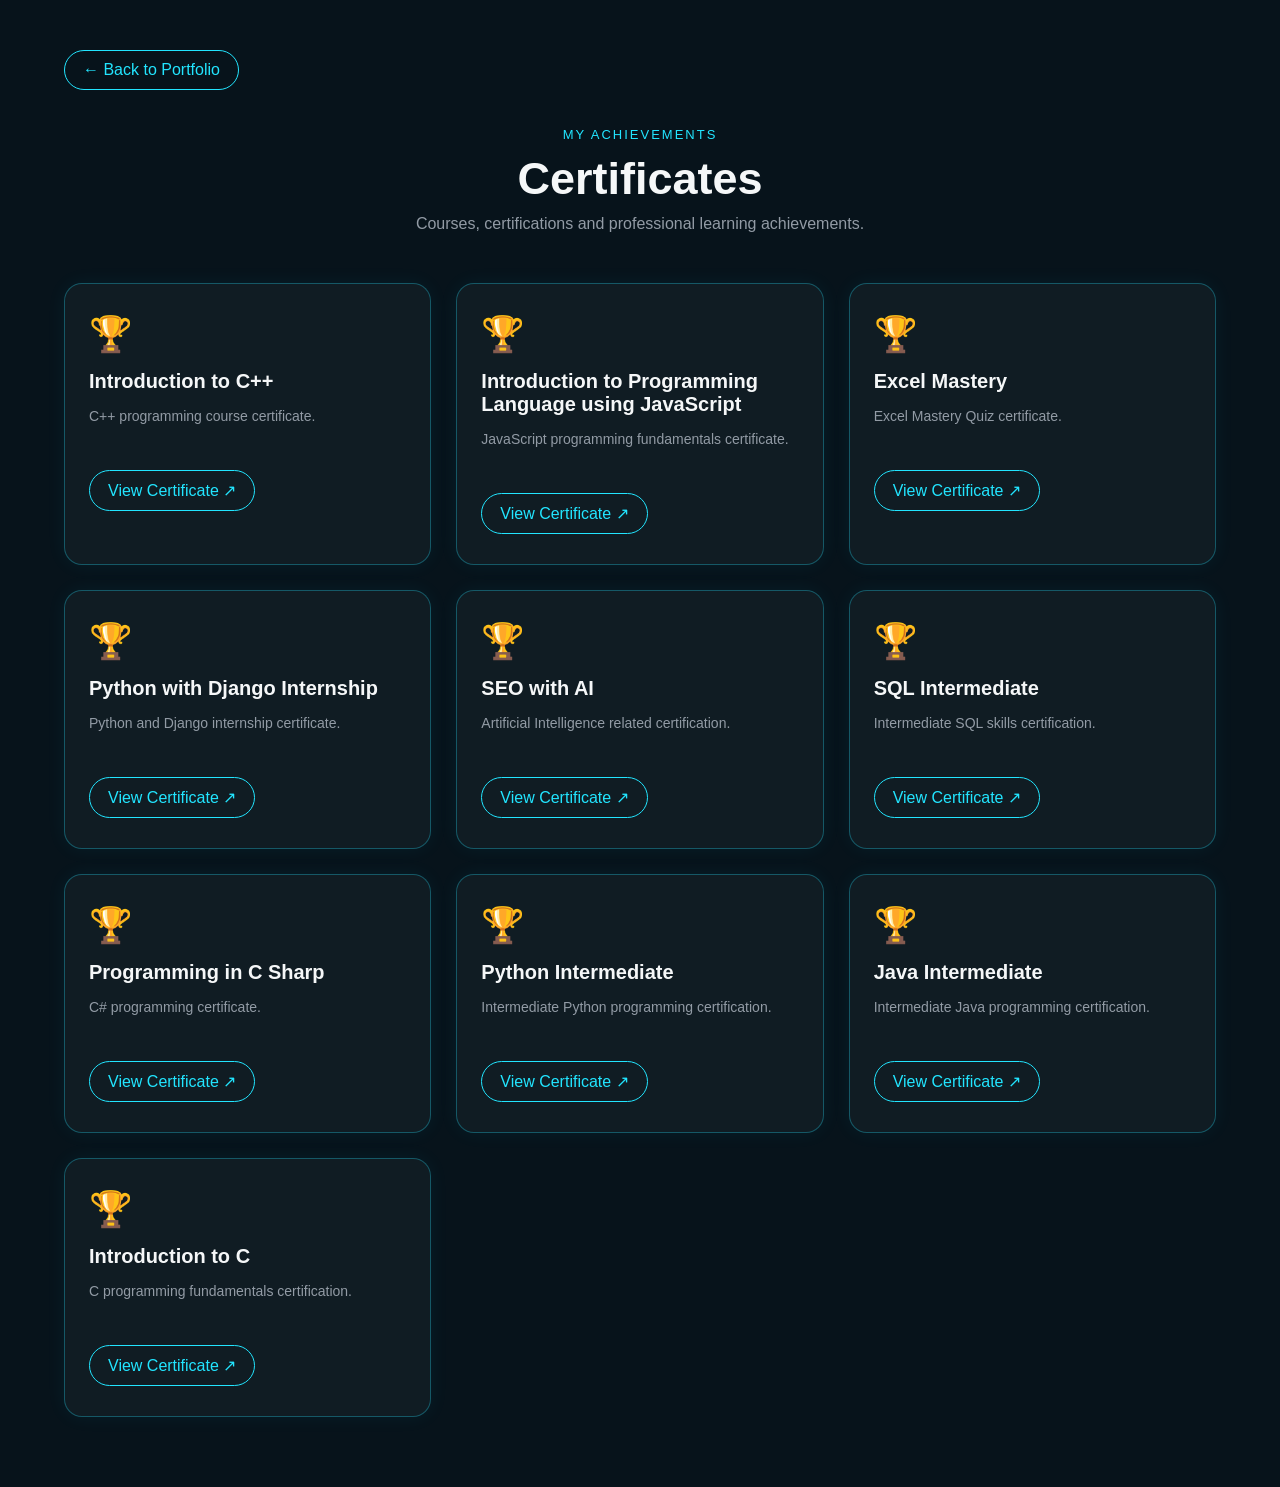
==== certificates.html @ 87ac1f15 "depoly my portfolio" ====
<!DOCTYPE html>
<html lang="en">
<head>
    <meta charset="UTF-8">
    <meta name="viewport" content="width=device-width, initial-scale=1.0">

    <title>Certificates | Rounak Kumar</title>

    <style>
        * {
            margin: 0;
            padding: 0;
            box-sizing: border-box;
        }

        body {
            font-family: Arial, sans-serif;
            background: #07131b;
            color: #f5f7f8;
            min-height: 100vh;
        }

        .container {
            width: 90%;
            max-width: 1200px;
            margin: auto;
            padding: 50px 0 70px;
        }

        .back-btn {
            display: inline-block;
            margin-bottom: 35px;
            padding: 10px 18px;
            border: 1px solid #22e5ff;
            border-radius: 25px;
            color: #22e5ff;
            text-decoration: none;
            transition: 0.3s;
        }

        .back-btn:hover {
            background: #22e5ff;
            color: #07131b;
            box-shadow: 0 0 20px rgba(34, 229, 255, 0.4);
        }

        .heading {
            text-align: center;
            margin-bottom: 50px;
        }

        .heading span {
            color: #22e5ff;
            font-size: 13px;
            letter-spacing: 2px;
        }

        .heading h1 {
            font-size: 45px;
            margin: 10px 0;
        }

        .heading p {
            color: #929ba5;
        }

        .certificate-grid {
            display: grid;
            grid-template-columns: repeat(3, 1fr);
            gap: 25px;
        }

        .certificate-card {
            padding: 30px 24px;
            border-radius: 18px;
            border: 1px solid rgba(34, 229, 255, 0.3);
            background: rgba(255, 255, 255, 0.04);
            box-shadow: 0 0 20px rgba(34, 229, 255, 0.06);
            transition: 0.35s ease;
        }

        .certificate-card:hover {
            transform: translateY(-8px);
            border-color: #22e5ff;
            box-shadow: 0 0 30px rgba(34, 229, 255, 0.25);
        }

        .certificate-icon {
            font-size: 35px;
            margin-bottom: 15px;
        }

        .certificate-card h2 {
            font-size: 20px;
            margin-bottom: 12px;
        }

        .certificate-card p {
            color: #929ba5;
            font-size: 14px;
            line-height: 1.6;
            min-height: 45px;
        }

        .view-btn {
            display: inline-block;
            margin-top: 20px;
            padding: 10px 18px;
            border-radius: 25px;
            border: 1px solid #22e5ff;
            color: #22e5ff;
            text-decoration: none;
            transition: 0.3s ease;
        }

        .view-btn:hover {
            background: #22e5ff;
            color: #07131b;
            box-shadow: 0 0 20px rgba(34, 229, 255, 0.4);
        }

        @media (max-width: 900px) {
            .certificate-grid {
                grid-template-columns: repeat(2, 1fr);
            }
        }

        @media (max-width: 600px) {
            .certificate-grid {
                grid-template-columns: 1fr;
            }

            .heading h1 {
                font-size: 34px;
            }
        }
    </style>
</head>

<body>

<div class="container">

    <a href="index.html" class="back-btn">← Back to Portfolio</a>

    <div class="heading">
        <span>MY ACHIEVEMENTS</span>
        <h1>Certificates</h1>
        <p>Courses, certifications and professional learning achievements.</p>
    </div>

    <div class="certificate-grid">

        <!-- 1 -->
        <div class="certificate-card">
            <div class="certificate-icon">🏆</div>
            <h2>Introduction to C++</h2>
            <p>C++ programming course certificate.</p>

            <a href="certificates/Cp.jpeg"
               target="_blank"
               class="view-btn">
                View Certificate ↗
            </a>
        </div>

        <!-- 2 -->
        <div class="certificate-card">
            <div class="certificate-icon">🏆</div>
            <h2>Introduction to Programming Language using JavaScript</h2>
            <p>JavaScript programming fundamentals certificate.</p>

            <a href="certificates/js.jpeg"
               target="_blank"
               class="view-btn">
                View Certificate ↗
            </a>
        </div>


        <div class="certificate-card">
            <div class="certificate-icon">🏆</div>
            <h2>Excel Mastery  </h2>
            <p>Excel Mastery Quiz certificate.</p>

            <a href="certificates/excel.jpeg"
               target="_blank"
               class="view-btn">
                View Certificate ↗
            </a>
        </div>

        <!-- 3 -->
        <div class="certificate-card">
            <div class="certificate-icon">🏆</div>
            <h2>Python with Django Internship</h2>
            <p>Python and Django internship certificate.</p>

            <a href="certificates/django.jpeg"
               target="_blank"
               class="view-btn">
                View Certificate ↗
            </a>
        </div>

        <!-- 4 -->
        <div class="certificate-card">
            <div class="certificate-icon">🏆</div>
            <h2>SEO with AI</h2>
            <p>Artificial Intelligence related certification.</p>

            <a href="certificates/ai.jpeg"
               target="_blank"
               class="view-btn">
                View Certificate ↗
            </a>
        </div>

        <!-- 5 -->
        <div class="certificate-card">
            <div class="certificate-icon">🏆</div>
            <h2>SQL Intermediate</h2>
            <p>Intermediate SQL skills certification.</p>

            <a href="certificates/sql.jpeg"
               target="_blank"
               class="view-btn">
                View Certificate ↗
            </a>
        </div>

        <!-- 6 -->
        <div class="certificate-card">
            <div class="certificate-icon">🏆</div>
            <h2>Programming in C Sharp</h2>
            <p>C# programming certificate.</p>

            <a href="certificates/c sharp.jpeg"
               target="_blank"
               class="view-btn">
                View Certificate ↗
            </a>
        </div>

        <!-- 7 -->
        <div class="certificate-card">
            <div class="certificate-icon">🏆</div>
            <h2>Python Intermediate</h2>
            <p>Intermediate Python programming certification.</p>

            <a href="certificates/py.jpeg"
               target="_blank"
               class="view-btn">
                View Certificate ↗
            </a>
        </div>

        <!-- 8 -->
        <div class="certificate-card">
            <div class="certificate-icon">🏆</div>
            <h2>Java Intermediate</h2>
            <p>Intermediate Java programming certification.</p>

            <a href="certificates/java.jpeg"
               target="_blank"
               class="view-btn">
                View Certificate ↗
            </a>
        </div>

        <!-- 9 -->
        <div class="certificate-card">
            <div class="certificate-icon">🏆</div>
            <h2>Introduction to C</h2>
            <p>C programming fundamentals certification.</p>

            <a href="certificates/c.jpeg"
               target="_blank"
               class="view-btn">
                View Certificate ↗
            </a>
        </div>

    </div>

</div>

</body>
</html>
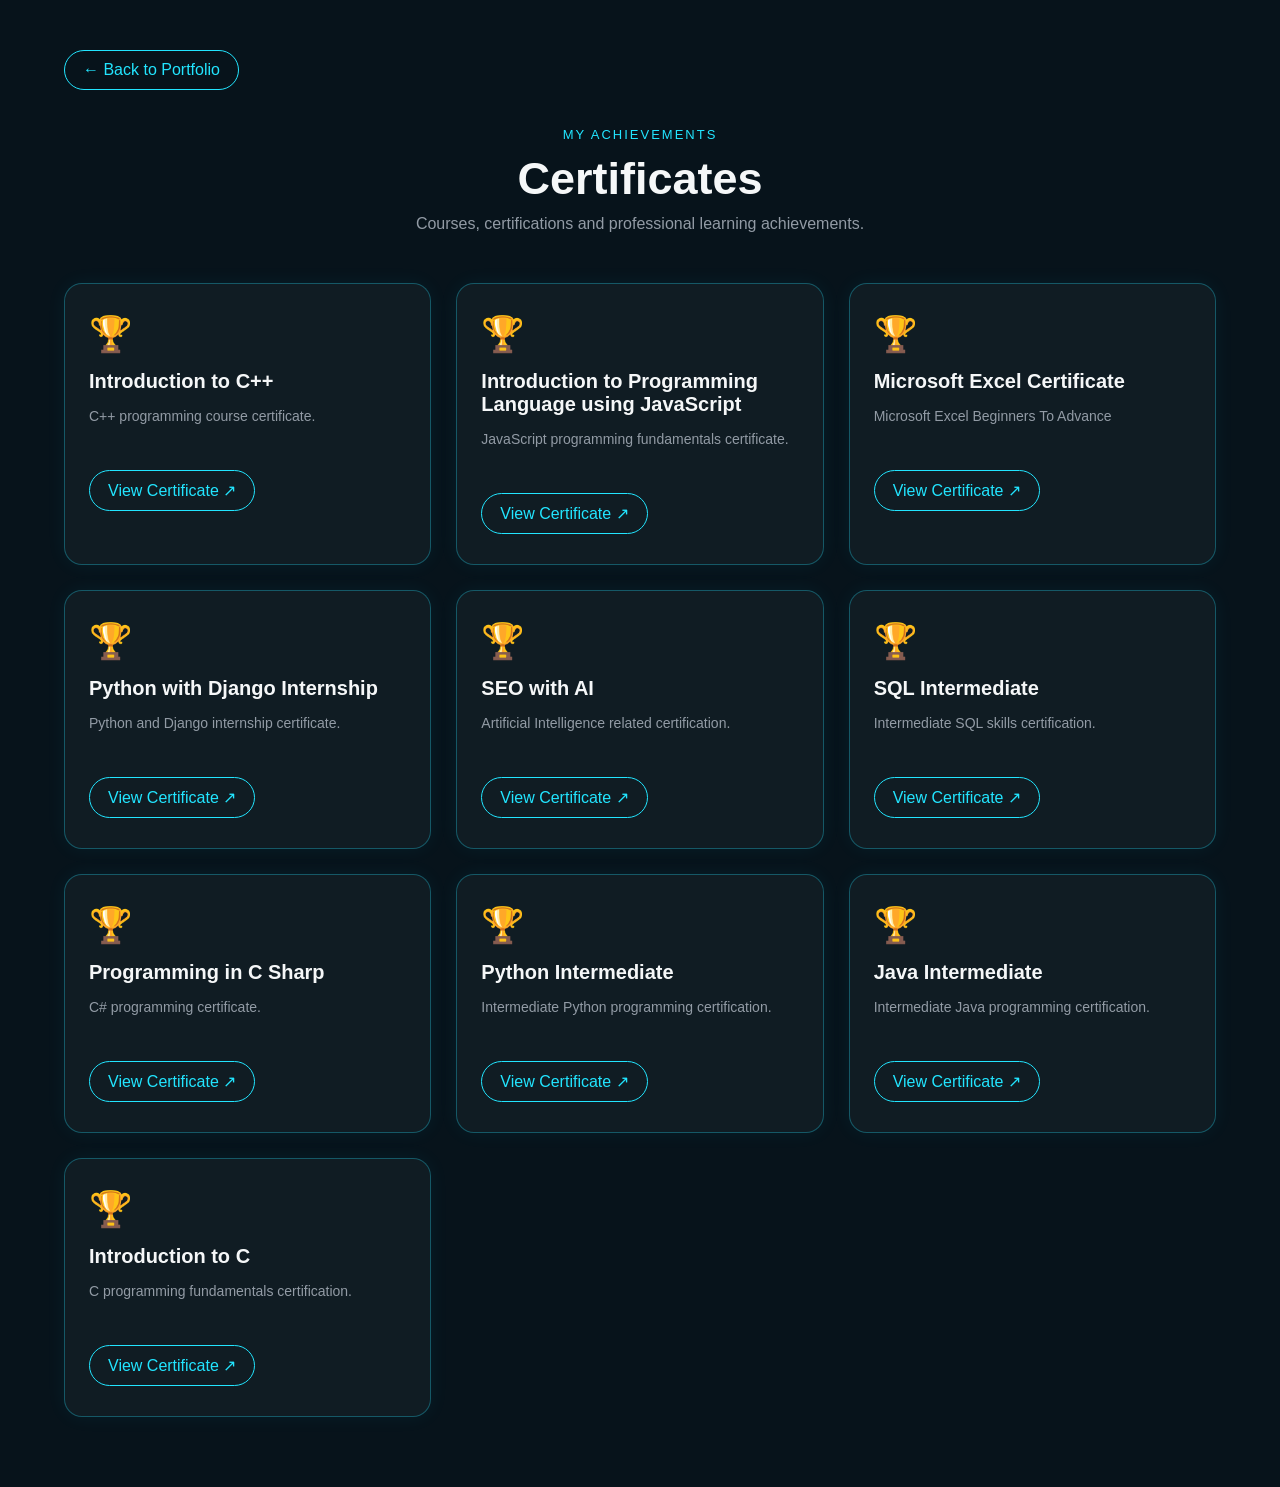
==== commit 44932a55: "add excel certificate" ====
--- a/certificates.html
+++ b/certificates.html
@@ -180,10 +180,10 @@
 
         <div class="certificate-card">
             <div class="certificate-icon">🏆</div>
-            <h2>Excel Mastery  </h2>
-            <p>Excel Mastery Quiz certificate.</p>
-
-            <a href="certificates/excel.jpeg"
+            <h2>Microsoft Excel Certificate  </h2>
+            <p>Microsoft Excel Beginners To Advance</p>
+
+            <a href="certificates/excel.png"
                target="_blank"
                class="view-btn">
                 View Certificate ↗
